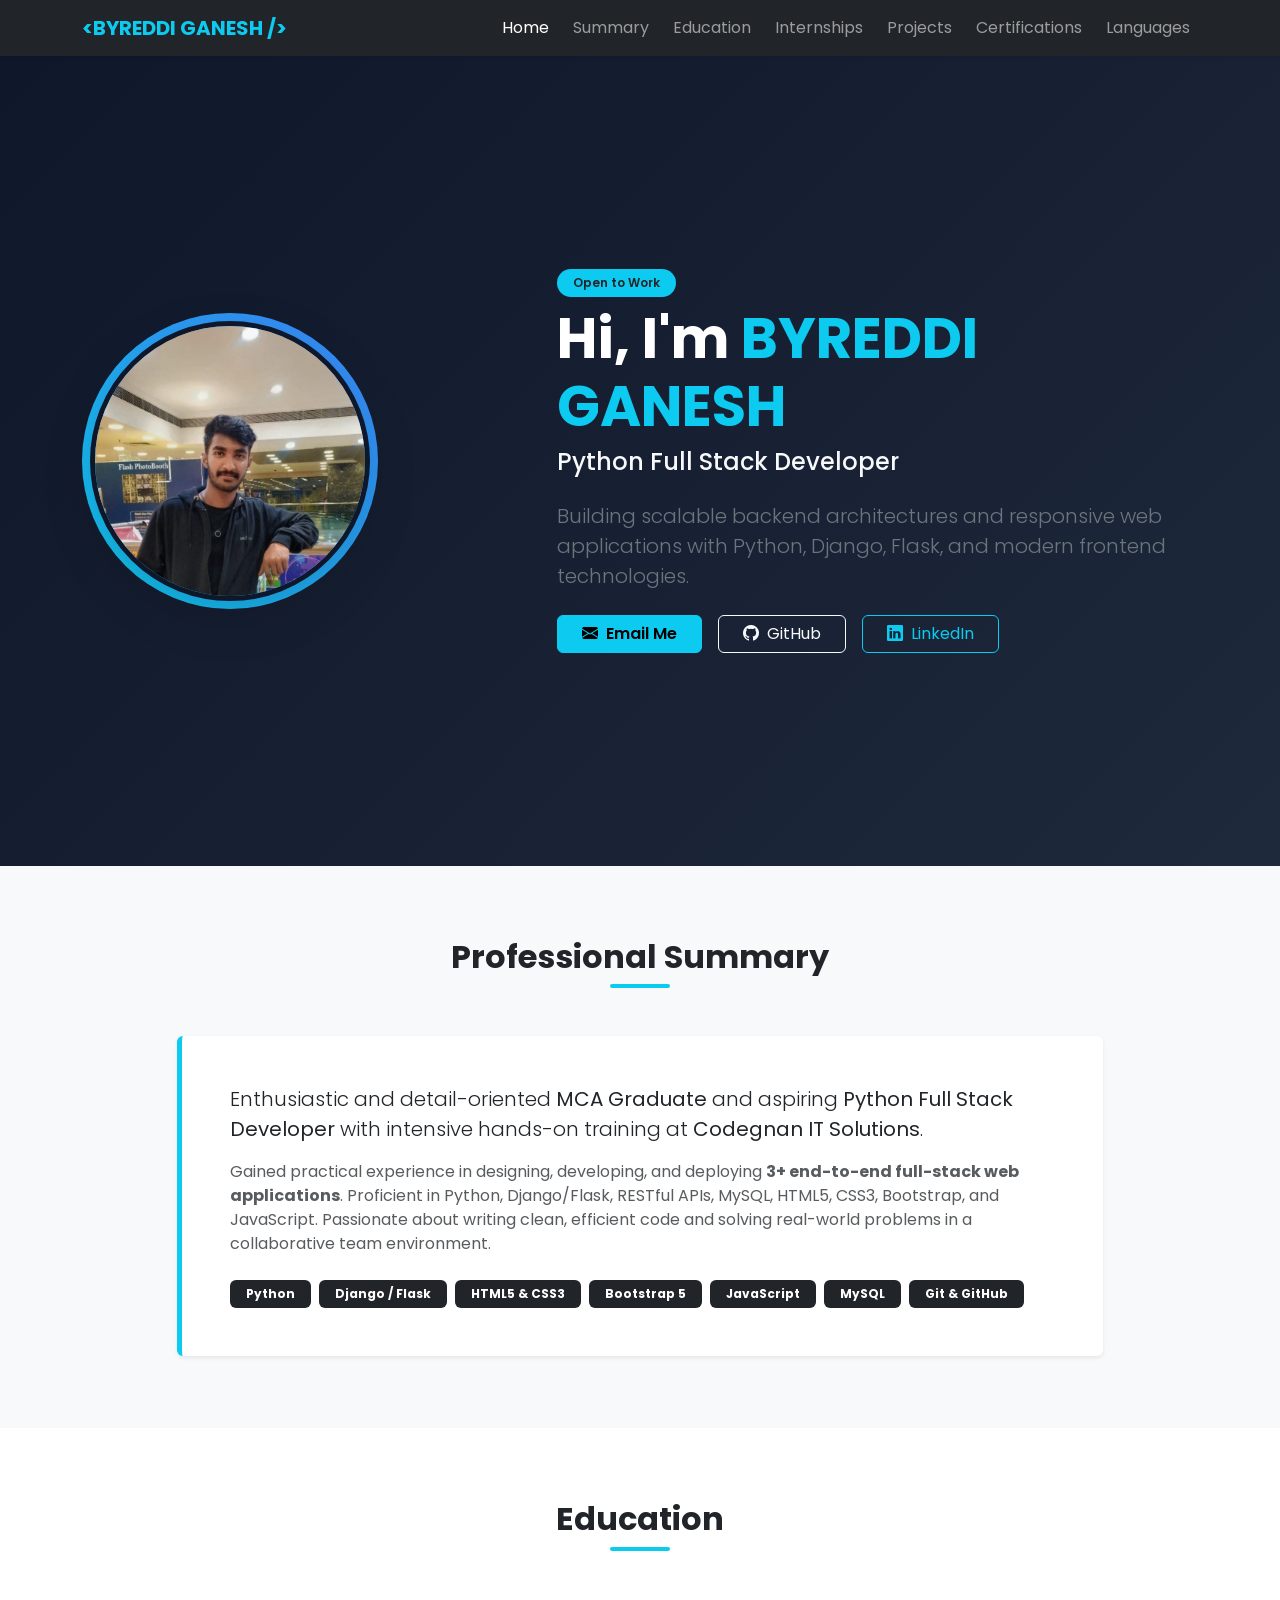
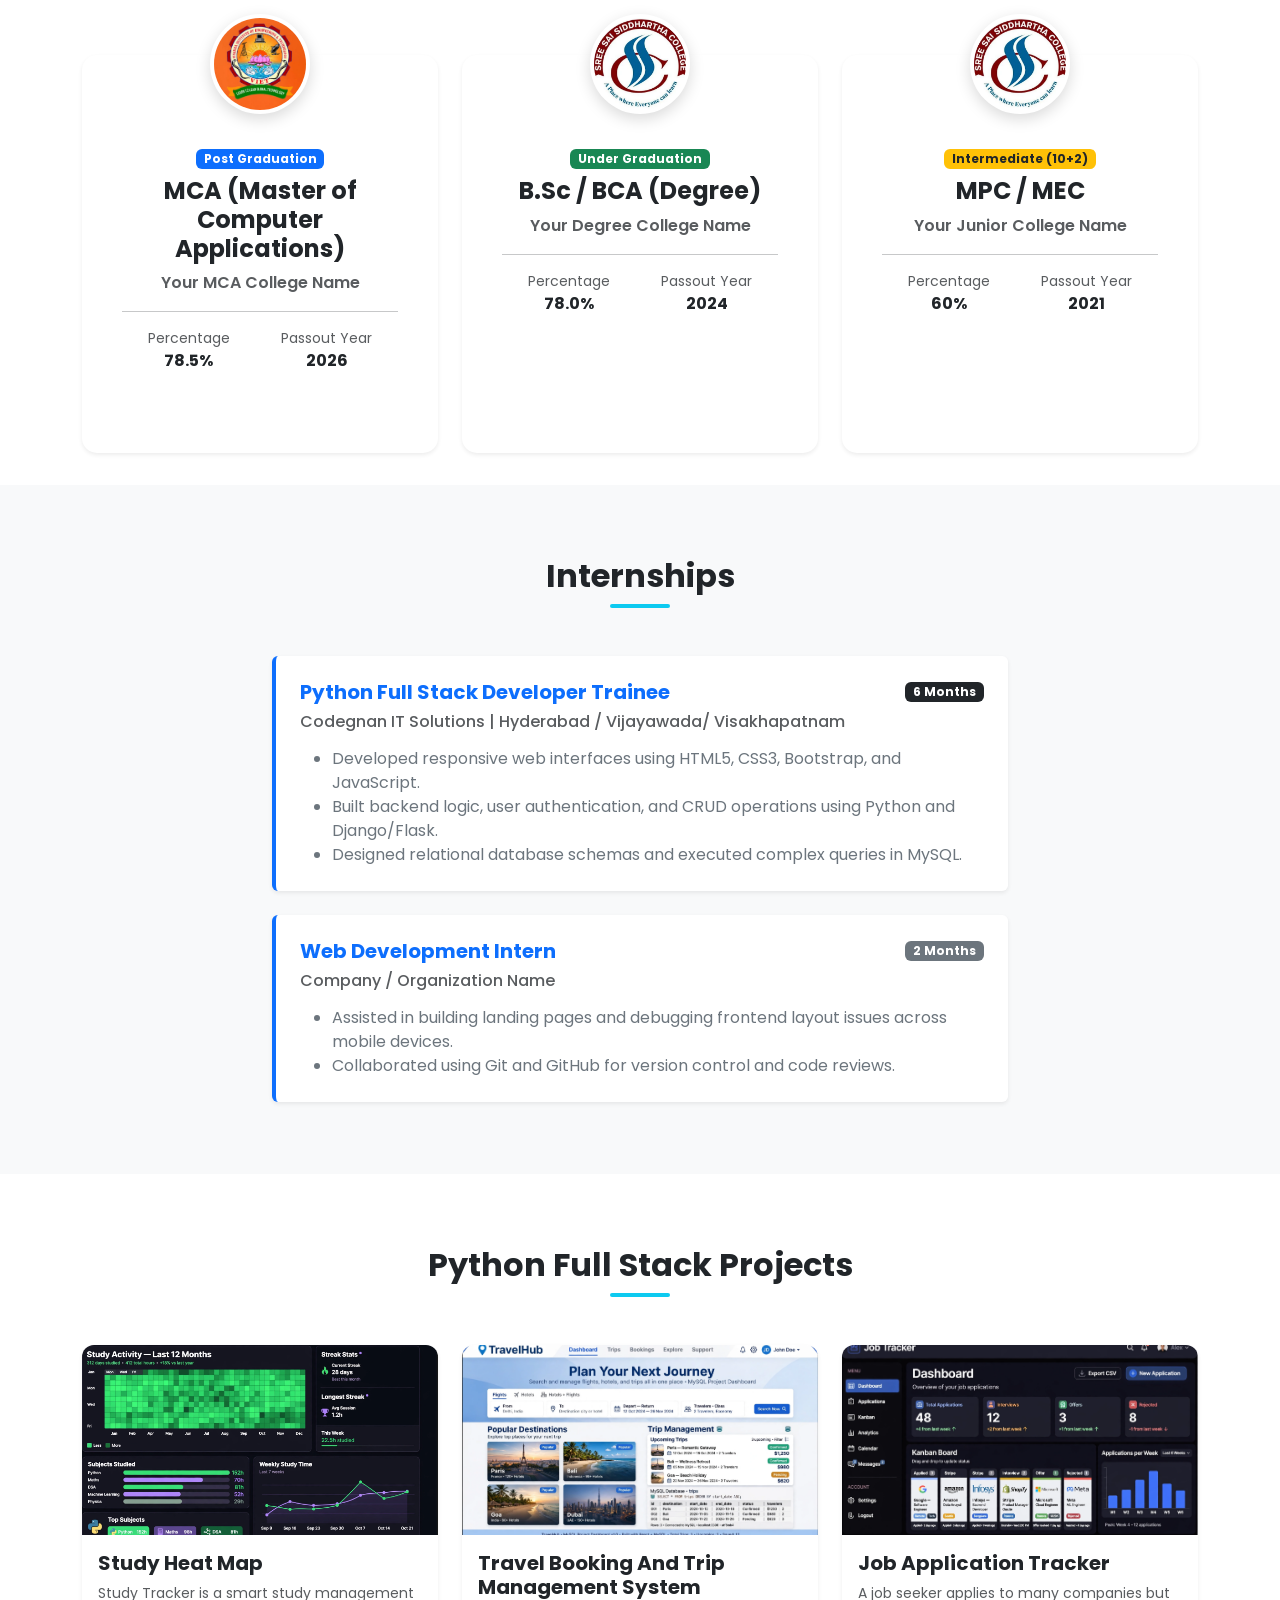
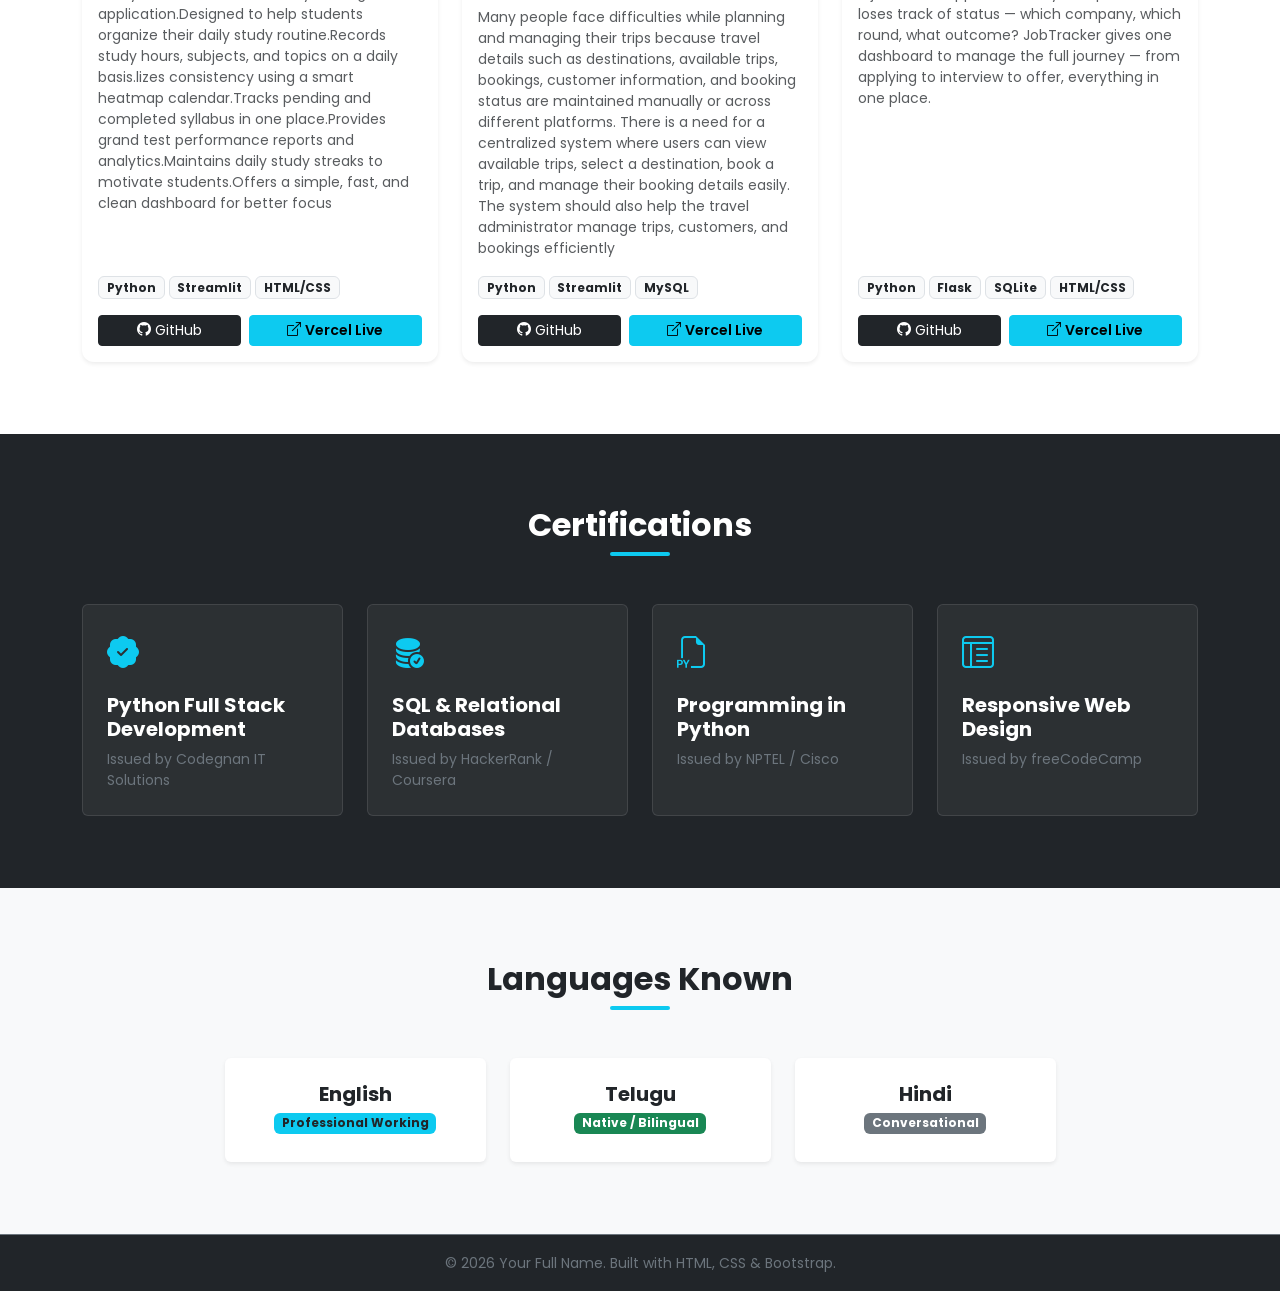
==== index.html @ 5639e5dc "My first portfolio" ====
<!DOCTYPE html>
<html lang="en">
<head>
    <meta charset="UTF-8">
    <meta name="viewport" content="width=device-width, initial-scale=1.0">
    <title>Your Name | Python Full Stack Developer</title>
    <!-- Bootstrap 5 CSS -->
    <link href="https://cdn.jsdelivr.net/npm/bootstrap@5.3.2/dist/css/bootstrap.min.css" rel="stylesheet">
    <!-- Bootstrap Icons -->
    <link rel="stylesheet" href="https://cdn.jsdelivr.net/npm/bootstrap-icons@1.11.1/font/bootstrap-icons.css">
    <!-- Google Fonts -->
    <link href="https://fonts.googleapis.com/css2?family=Poppins:wght@300;400;600;700&display=swap" rel="stylesheet">
    <!-- Custom CSS -->
    <link rel="stylesheet" href="styles.css">
</head>
<body data-bs-spy="scroll" data-bs-target="#navbar-example" data-bs-offset="80" tabindex="0">

    <!-- Sticky SPA Navbar -->
    <nav id="navbar-example" class="navbar navbar-expand-lg navbar-dark bg-dark sticky-top shadow-sm">
        <div class="container">
            <a class="navbar-brand fw-bold text-info" href="#hero">&lt;BYREDDI GANESH /&gt;</a>
            <button class="navbar-toggler" type="button" data-bs-toggle="collapse" data-bs-target="#navbarNav">
                <span class="navbar-toggler-icon"></span>
            </button>
            <div class="collapse navbar-collapse justify-content-end" id="navbarNav">
                <ul class="navbar-nav gap-2">
                    <li class="nav-item"><a class="nav-link" href="#hero">Home</a></li>
                    <li class="nav-item"><a class="nav-link" href="#about">Summary</a></li>
                    <li class="nav-item"><a class="nav-link" href="#education">Education</a></li>
                    <li class="nav-item"><a class="nav-link" href="#experience">Internships</a></li>
                    <li class="nav-item"><a class="nav-link" href="#projects">Projects</a></li>
                    <li class="nav-item"><a class="nav-link" href="#certifications">Certifications</a></li>
                    <li class="nav-item"><a class="nav-link" href="#languages">Languages</a></li>
                </ul>
            </div>
        </div>
    </nav>

    <!-- 1. HERO SECTION -->
    <section id="hero" class="hero-section d-flex align-items-center">
        <div class="container">
            <div class="row align-items-center gy-4">
                <div class="col-md-5 text-center text-md-start">
                    <div class="profile-img-wrapper slide-in-left">
                        <img src="assets/images/GHANI.jpg" style="object-position: top;"alt="Profile Photo" class="img-fluid profile-img shadow-lg">
                    </div>
                </div>
                <div class="col-md-7 text-center text-md-start slide-in-right">
                    <span class="badge bg-info text-dark px-3 py-2 mb-2 rounded-pill fw-semibold">Open to Work</span>
                    <h1 class="display-4 fw-bold text-white mb-2">Hi, I'm <span class="text-info">BYREDDI GANESH</span></h1>
                    <h3 class="h4 text-light mb-4">Python Full Stack Developer</h3>
                    <p class="text-secondary mb-4 lead">
                        Building scalable backend architectures and responsive web applications with Python, Django, Flask, and modern frontend technologies.
                    </p>
                    <div class="d-flex flex-wrap justify-content-center justify-content-md-start gap-3">
                        <a href="mailto:your.email@example.com" class="btn btn-info fw-semibold px-4 hover-lift">
                            <i class="bi bi-envelope-fill me-2"></i>Email Me
                        </a>
                        <a href="https://github.com/yourusername" target="_blank" class="btn btn-outline-light px-4 hover-lift">
                            <i class="bi bi-github me-2"></i>GitHub
                        </a>
                        <a href="https://linkedin.com/in/yourusername" target="_blank" class="btn btn-outline-info px-4 hover-lift">
                            <i class="bi bi-linkedin me-2"></i>LinkedIn
                        </a>
                    </div>
                </div>
            </div>
        </div>
    </section>

    <!-- 2. SUMMARY SECTION -->
    <section id="about" class="py-5 bg-light">
        <div class="container py-4">
            <h2 class="section-title text-center mb-5">Professional Summary</h2>
            <div class="row justify-content-center">
                <div class="col-lg-10">
                    <div class="card border-0 shadow-sm p-4 p-md-5 summary-card">
                        <p class="lead text-dark mb-3">
                            Enthusiastic and detail-oriented <strong>MCA Graduate</strong> and aspiring <strong>Python Full Stack Developer</strong> with intensive hands-on training at <strong>Codegnan IT Solutions</strong>.
                        </p>
                        <p class="text-muted mb-4">
                            Gained practical experience in designing, developing, and deploying <strong>3+ end-to-end full-stack web applications</strong>. Proficient in Python, Django/Flask, RESTful APIs, MySQL, HTML5, CSS3, Bootstrap, and JavaScript. Passionate about writing clean, efficient code and solving real-world problems in a collaborative team environment.
                        </p>
                        <div class="d-flex flex-wrap gap-2">
                            <span class="badge bg-dark py-2 px-3">Python</span>
                            <span class="badge bg-dark py-2 px-3">Django / Flask</span>
                            <span class="badge bg-dark py-2 px-3">HTML5 & CSS3</span>
                            <span class="badge bg-dark py-2 px-3">Bootstrap 5</span>
                            <span class="badge bg-dark py-2 px-3">JavaScript</span>
                            <span class="badge bg-dark py-2 px-3">MySQL</span>
                            <span class="badge bg-dark py-2 px-3">Git & GitHub</span>
                        </div>
                    </div>
                </div>
            </div>
        </div>
    </section>

    <!-- 3. EDUCATION SECTION -->
    <section id="education" class="py-5 bg-white">
        <div class="container py-4">
            <h2 class="section-title text-center mb-5">Education</h2>
            <div class="row g-4 pt-3">
                <div class="col-md-4">
                    <div class="card edu-card h-100 text-center border-0 shadow-sm p-4">
                        <div class="edu-img-container mx-auto">
                            <img src="assets/images/vspt.jpg" alt="MCA College" class="edu-img">
                        </div>
                        <div class="card-body mt-3">
                            <span class="badge bg-primary mb-2">Post Graduation</span>
                            <h4 class="card-title fw-bold">MCA (Master of Computer Applications)</h4>
                            <p class="text-muted fw-semibold mb-2">Your MCA College Name</p>
                            <hr>
                            <div class="d-flex justify-content-around text-dark mt-3">
                                <div><small class="text-muted d-block">Percentage</small><strong>78.5%</strong></div>
                                <div><small class="text-muted d-block">Passout Year</small><strong>2026</strong></div>
                            </div>
                        </div>
                    </div>
                </div>
                <div class="col-md-4">
                    <div class="card edu-card h-100 text-center border-0 shadow-sm p-4">
                        <div class="edu-img-container mx-auto">
                            <img src="assets/images/SSS clg.png" alt="Degree College" class="edu-img">
                        </div>
                        <div class="card-body mt-3">
                            <span class="badge bg-success mb-2">Under Graduation</span>
                            <h4 class="card-title fw-bold">B.Sc / BCA (Degree)</h4>
                            <p class="text-muted fw-semibold mb-2">Your Degree College Name</p>
                            <hr>
                            <div class="d-flex justify-content-around text-dark mt-3">
                                <div><small class="text-muted d-block">Percentage</small><strong>78.0%</strong></div>
                                <div><small class="text-muted d-block">Passout Year</small><strong>2024</strong></div>
                            </div>
                        </div>
                    </div>
                </div>
                <div class="col-md-4">
                    <div class="card edu-card h-100 text-center border-0 shadow-sm p-4">
                        <div class="edu-img-container mx-auto">
                            <img src="assets/images/SSS clg.png" alt="Inter College" class="edu-img">
                        </div>
                        <div class="card-body mt-3">
                            <span class="badge bg-warning text-dark mb-2">Intermediate (10+2)</span>
                            <h4 class="card-title fw-bold">MPC / MEC</h4>
                            <p class="text-muted fw-semibold mb-2">Your Junior College Name</p>
                            <hr>
                            <div class="d-flex justify-content-around text-dark mt-3">
                                <div><small class="text-muted d-block">Percentage</small><strong>60%</strong></div>
                                <div><small class="text-muted d-block">Passout Year</small><strong>2021</strong></div>
                            </div>
                        </div>
                    </div>
                </div>
            </div>
        </div>
    </section>

    <!-- 4. INTERNSHIPS SECTION -->
    <section id="experience" class="py-5 bg-light">
        <div class="container py-4">
            <h2 class="section-title text-center mb-5">Internships</h2>
            <div class="row justify-content-center g-4">
                <div class="col-md-8">
                    <div class="timeline-item card border-0 shadow-sm p-4 mb-4">
                        <div class="d-flex justify-content-between align-items-center flex-wrap mb-2">
                            <h5 class="fw-bold text-primary mb-0">Python Full Stack Developer Trainee</h5>
                            <span class="badge bg-dark">6 Months</span>
                        </div>
                        <h6 class="text-muted mb-3">Codegnan IT Solutions | Hyderabad / Vijayawada/ Visakhapatnam</h6>
                        <ul class="text-secondary mb-0">
                            <li>Developed responsive web interfaces using HTML5, CSS3, Bootstrap, and JavaScript.</li>
                            <li>Built backend logic, user authentication, and CRUD operations using Python and Django/Flask.</li>
                            <li>Designed relational database schemas and executed complex queries in MySQL.</li>
                        </ul>
                    </div>
                    <div class="timeline-item card border-0 shadow-sm p-4">
                        <div class="d-flex justify-content-between align-items-center flex-wrap mb-2">
                            <h5 class="fw-bold text-primary mb-0">Web Development Intern</h5>
                            <span class="badge bg-secondary">2 Months</span>
                        </div>
                        <h6 class="text-muted mb-3">Company / Organization Name</h6>
                        <ul class="text-secondary mb-0">
                            <li>Assisted in building landing pages and debugging frontend layout issues across mobile devices.</li>
                            <li>Collaborated using Git and GitHub for version control and code reviews.</li>
                        </ul>
                    </div>
                </div>
            </div>
        </div>
    </section>

    <!-- 5. PROJECTS SECTION -->
    <section id="projects" class="py-5 bg-white">
        <div class="container py-4">
            <h2 class="section-title text-center mb-5">Python Full Stack Projects</h2>
            <div class="row g-4">
                <div class="col-md-4">
                    <div class="card project-card h-100 border-0 shadow-sm overflow-hidden">
                        <img src="assets/images/project1.jpg" class="card-img-top project-img" alt="Study Heat Map">
                        <div class="card-body d-flex flex-column">
                            <h5 class="card-title fw-bold">Study Heat Map</h5>
                            <p class="card-text text-muted small flex-grow-1">
                                Study Tracker is a smart study management application.Designed to help students organize their daily study routine.Records study hours, subjects, and topics on a daily basis.lizes consistency using a smart heatmap calendar.Tracks pending and completed syllabus in one place.Provides grand test performance reports and analytics.Maintains daily study streaks to motivate students.Offers a simple, fast, and clean dashboard for better focus

                            </p>
                            <div class="mb-3">
                                <span class="badge bg-light text-dark border">Python</span>
                                <span class="badge bg-light text-dark border">Streamlit</span>
                                <span class="badge bg-light text-dark border">HTML/CSS</span>
                            </div>
                            <div class="d-flex gap-2">
                                <a href="https://github.com/yourusername/project1" target="_blank" class="btn btn-sm btn-dark flex-fill">
                                    <i class="bi bi-github me-1"></i>GitHub
                                </a>
                                <a href="https://project1.vercel.app" target="_blank" class="btn btn-sm btn-info flex-fill fw-semibold">
                                    <i class="bi bi-box-arrow-up-right me-1"></i>Vercel Live
                                </a>
                            </div>
                        </div>
                    </div>
                </div>
                <div class="col-md-4">
                    <div class="card project-card h-100 border-0 shadow-sm overflow-hidden">
                        <img src="assets/images/project2.jpg" class="card-img-top project-img" alt="Travel Booking App">
                        <div class="card-body d-flex flex-column">
                            <h5 class="card-title fw-bold">Travel Booking And Trip Management System</h5>
                            <p class="card-text text-muted small flex-grow-1">
                               Many people face difficulties while planning and managing their trips because travel details such as destinations, available trips, bookings, customer information, and booking status are maintained manually or across different platforms.
There is a need for a centralized system where users can view available trips, select a destination, book a trip, and manage their booking details easily. The system should also help the travel administrator manage trips, customers, and bookings efficiently 
                            </p>
                            <div class="mb-3">
                                <span class="badge bg-light text-dark border">Python</span>
                                <span class="badge bg-light text-dark border">Streamlit</span>
                                <span class="badge bg-light text-dark border">MySQL</span>
                            </div>
                            <div class="d-flex gap-2">
                                <a href="https://github.com/yourusername/project2" target="_blank" class="btn btn-sm btn-dark flex-fill">
                                    <i class="bi bi-github me-1"></i>GitHub
                                </a>
                                <a href="https://project2.vercel.app" target="_blank" class="btn btn-sm btn-info flex-fill fw-semibold">
                                    <i class="bi bi-box-arrow-up-right me-1"></i>Vercel Live
                                </a>
                            </div>
                        </div>
                    </div>
                </div>
                <div class="col-md-4">
                    <div class="card project-card h-100 border-0 shadow-sm overflow-hidden">
                        <img src="assets/images/project3.jpg" class="card-img-top project-img" alt="Job Application Tracker">
                        <div class="card-body d-flex flex-column">
                            <h5 class="card-title fw-bold">Job Application Tracker</h5>
                            <p class="card-text text-muted small flex-grow-1">
                                A job seeker applies to many companies but loses track of status — which company, which round, what outcome?
                                JobTracker gives one dashboard to manage the full journey — from applying to interview to offer, everything in one place.

                            </p>
                            <div class="mb-3">
                                <span class="badge bg-light text-dark border">Python</span>
                                <span class="badge bg-light text-dark border">Flask</span>
                                <span class="badge bg-light text-dark border">SQLite</span>
                                <span class="badge bg-light text-dark border">HTML/CSS</span>
                            </div>
                            <div class="d-flex gap-2">
                                <a href="https://github.com/yourusername/project3" target="_blank" class="btn btn-sm btn-dark flex-fill">
                                    <i class="bi bi-github me-1"></i>GitHub
                                </a>
                                <a href="https://project3.vercel.app" target="_blank" class="btn btn-sm btn-info flex-fill fw-semibold">
                                    <i class="bi bi-box-arrow-up-right me-1"></i>Vercel Live
                                </a>
                            </div>
                        </div>
                    </div>
                </div>
            </div>
        </div>
    </section>

    <!-- 6. CERTIFICATIONS SECTION -->
    <section id="certifications" class="py-5 bg-dark text-white">
        <div class="container py-4">
            <h2 class="section-title text-center text-white mb-5">Certifications</h2>
            <div class="row g-4">
                <div class="col-md-6 col-lg-3">
                    <div class="cert-card p-4 rounded h-100">
                        <i class="bi bi-patch-check-fill text-info fs-2 mb-3 d-block"></i>
                        <h5 class="fw-bold">Python Full Stack Development</h5>
                        <p class="text-secondary small mb-0">Issued by Codegnan IT Solutions</p>
                    </div>
                </div>
                <div class="col-md-6 col-lg-3">
                    <div class="cert-card p-4 rounded h-100">
                        <i class="bi bi-database-fill-check text-info fs-2 mb-3 d-block"></i>
                        <h5 class="fw-bold">SQL & Relational Databases</h5>
                        <p class="text-secondary small mb-0">Issued by HackerRank / Coursera</p>
                    </div>
                </div>
                <div class="col-md-6 col-lg-3">
                    <div class="cert-card p-4 rounded h-100">
                        <i class="bi bi-filetype-py text-info fs-2 mb-3 d-block"></i>
                        <h5 class="fw-bold">Programming in Python</h5>
                        <p class="text-secondary small mb-0">Issued by NPTEL / Cisco</p>
                    </div>
                </div>
                <div class="col-md-6 col-lg-3">
                    <div class="cert-card p-4 rounded h-100">
                        <i class="bi bi-layout-text-window-reverse text-info fs-2 mb-3 d-block"></i>
                        <h5 class="fw-bold">Responsive Web Design</h5>
                        <p class="text-secondary small mb-0">Issued by freeCodeCamp</p>
                    </div>
                </div>
            </div>
        </div>
    </section>

    <!-- 7. LANGUAGES SECTION -->
    <section id="languages" class="py-5 bg-light">
        <div class="container py-4">
            <h2 class="section-title text-center mb-5">Languages Known</h2>
            <div class="row justify-content-center g-4 text-center">
                <div class="col-6 col-md-3">
                    <div class="lang-box bg-white p-4 rounded shadow-sm">
                        <h5 class="fw-bold mb-1">English</h5>
                        <span class="badge bg-info text-dark">Professional Working</span>
                    </div>
                </div>
                <div class="col-6 col-md-3">
                    <div class="lang-box bg-white p-4 rounded shadow-sm">
                        <h5 class="fw-bold mb-1">Telugu</h5>
                        <span class="badge bg-success">Native / Bilingual</span>
                    </div>
                </div>
                <div class="col-6 col-md-3">
                    <div class="lang-box bg-white p-4 rounded shadow-sm">
                        <h5 class="fw-bold mb-1">Hindi</h5>
                        <span class="badge bg-secondary">Conversational</span>
                    </div>
                </div>
            </div>
        </div>
    </section>

    <!-- Footer -->
    <footer class="bg-dark text-center text-secondary py-3 border-top border-secondary">
        <small>&copy; 2026 Your Full Name. Built with HTML, CSS & Bootstrap.</small>
    </footer>

    <!-- Bootstrap JS Bundle -->
    <script src="https://cdn.jsdelivr.net/npm/bootstrap@5.3.2/dist/js/bootstrap.bundle.min.js"></script>
</body>
</html>
---- styles.css ----
/* General & SPA Smooth Scroll */
html {
    scroll-behavior: smooth;
}

body {
    font-family: 'Poppins', sans-serif;
    overflow-x: hidden;
}

/* Section Title Underline Styling */
.section-title {
    font-weight: 700;
    position: relative;
    padding-bottom: 12px;
}

.section-title::after {
    content: '';
    position: absolute;
    width: 60px;
    height: 4px;
    background: #0dcaf0;
    bottom: 0;
    left: 50%;
    transform: translateX(-50%);
    border-radius: 2px;
}

/* 1. HERO SECTION & ENTRANCE ANIMATIONS */
.hero-section {
    min-height: 90vh;
    background: linear-gradient(135deg, #0f172a 0%, #1e293b 100%);
    padding: 60px 0;
}

.profile-img-wrapper {
    display: inline-block;
    padding: 8px;
    border-radius: 50%;
    background: linear-gradient(45deg, #0dcaf0, #3b82f6);
}

.profile-img {
    width: 280px;
    height: 280px;
    object-fit: cover;
    border-radius: 50%;
    border: 5px solid #0f172a;
    transition: transform 0.4s ease;
}

.profile-img:hover {
    transform: scale(1.04);
}

/* Slide-in Entrance Keyframes */
.slide-in-left {
    animation: slideFromLeft 1s ease-out forwards;
}

.slide-in-right {
    animation: slideFromRight 1s ease-out forwards;
}

@keyframes slideFromLeft {
    0% {
        opacity: 0;
        transform: translateX(-80px) scale(0.9);
    }
    100% {
        opacity: 1;
        transform: translateX(0) scale(1);
    }
}

@keyframes slideFromRight {
    0% {
        opacity: 0;
        transform: translateX(80px);
    }
    100% {
        opacity: 1;
        transform: translateX(0);
    }
}

.hover-lift {
    transition: transform 0.25s ease, box-shadow 0.25s ease;
}

.hover-lift:hover {
    transform: translateY(-4px);
    box-shadow: 0 8px 20px rgba(13, 202, 240, 0.3);
}

/* 2. SUMMARY CARD */
.summary-card {
    border-left: 5px solid #0dcaf0 !important;
    transition: transform 0.3s ease, box-shadow 0.3s ease;
}

.summary-card:hover {
    transform: translateY(-5px);
    box-shadow: 0 12px 30px rgba(0, 0, 0, 0.08) !important;
}

/* 3. EDUCATION CARDS */
.edu-card {
    margin-top: 40px;
    border-radius: 15px;
    transition: transform 0.35s ease, box-shadow 0.35s ease;
}

.edu-card:hover {
    transform: translateY(-10px) scale(1.02);
    box-shadow: 0 15px 35px rgba(0, 0, 0, 0.12) !important;
}

.edu-img-container {
    width: 100px;
    height: 100px;
    margin-top: -65px;
    border-radius: 50%;
    padding: 4px;
    background: #ffffff;
    box-shadow: 0 5px 15px rgba(0, 0, 0, 0.15);
}

.edu-img {
    width: 100%;
    height: 100%;
    object-fit: cover;
    border-radius: 50%;
}

/* 4. INTERNSHIPS TIMELINE */
.timeline-item {
    border-left: 4px solid #0d6efd !important;
    transition: transform 0.3s ease, box-shadow 0.3s ease;
}

.timeline-item:hover {
    transform: translateX(8px);
    box-shadow: 0 10px 25px rgba(0, 0, 0, 0.08) !important;
}

/* 5. PROJECTS CARDS */
.project-card {
    border-radius: 12px;
    transition: transform 0.35s ease, box-shadow 0.35s ease;
}

.project-card:hover {
    transform: translateY(-8px);
    box-shadow: 0 16px 32px rgba(0, 0, 0, 0.15) !important;
}

.project-img {
    height: 190px;
    object-fit: cover;
    transition: transform 0.5s ease;
}

.project-card:hover .project-img {
    transform: scale(1.08);
}

/* 6. CERTIFICATIONS GLASS CARDS */
.cert-card {
    background: rgba(255, 255, 255, 0.05);
    border: 1px solid rgba(255, 255, 255, 0.1);
    transition: transform 0.3s ease, background 0.3s ease, border-color 0.3s ease;
}

.cert-card:hover {
    transform: translateY(-6px) scale(1.03);
    background: rgba(13, 202, 240, 0.1);
    border-color: #0dcaf0;
}

/* 7. LANGUAGES BOX */
.lang-box {
    border-bottom: 4px solid transparent;
    transition: transform 0.3s ease, border-color 0.3s ease, box-shadow 0.3s ease;
}

.lang-box:hover {
    transform: scale(1.06);
    border-bottom-color: #0dcaf0;
    box-shadow: 0 10px 25px rgba(0, 0, 0, 0.08) !important;
}
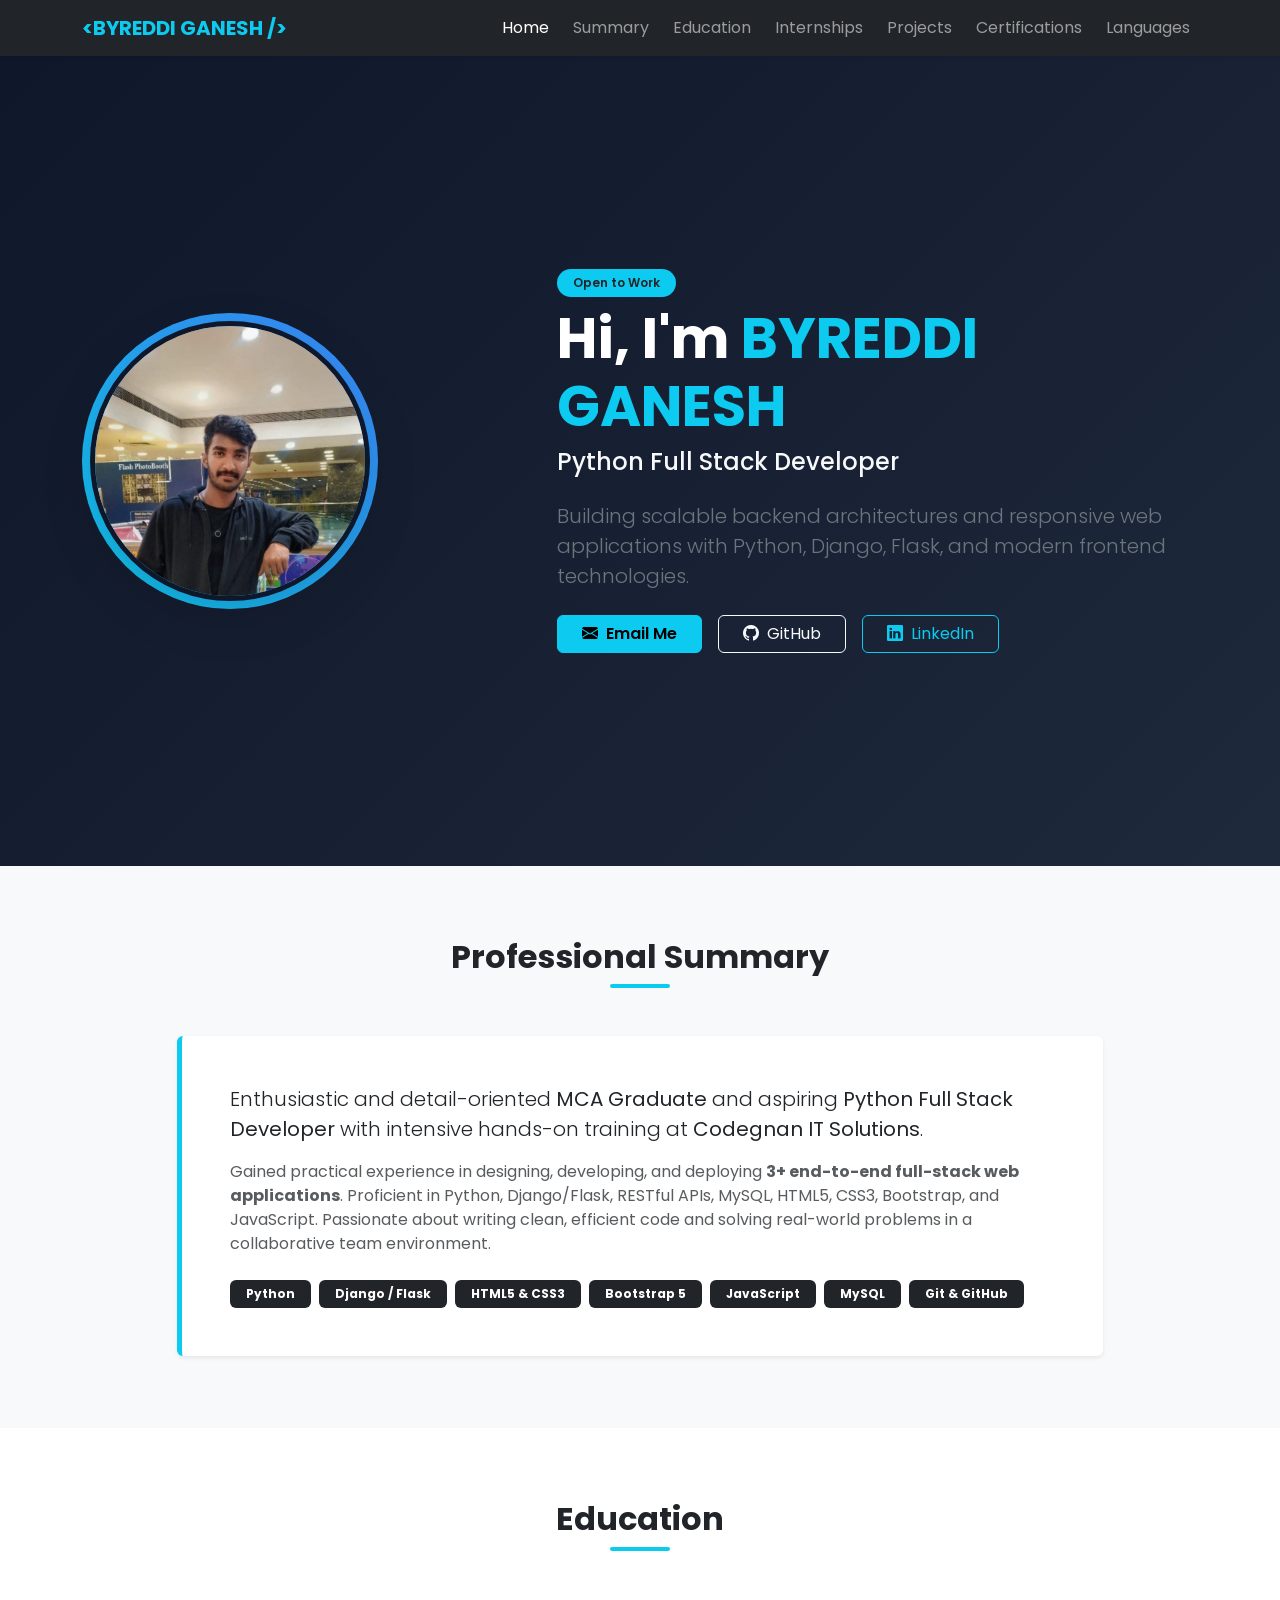
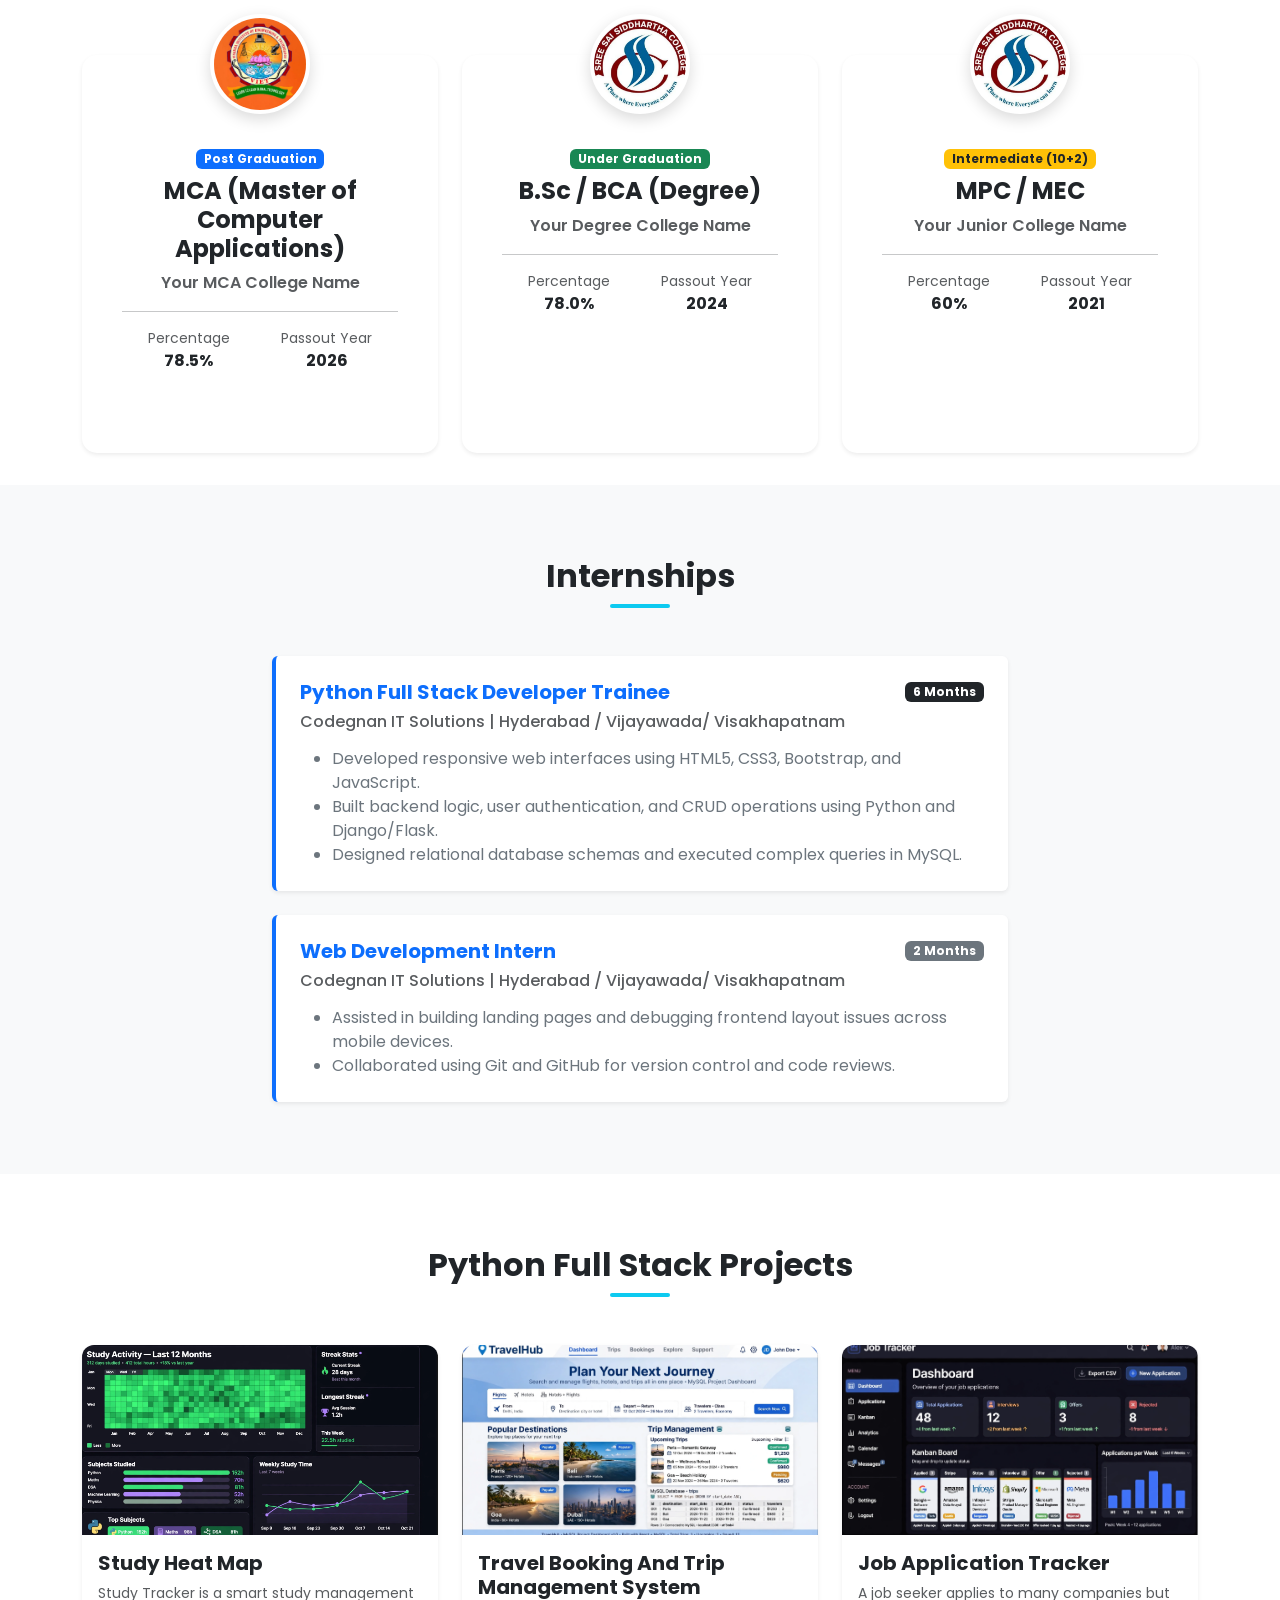
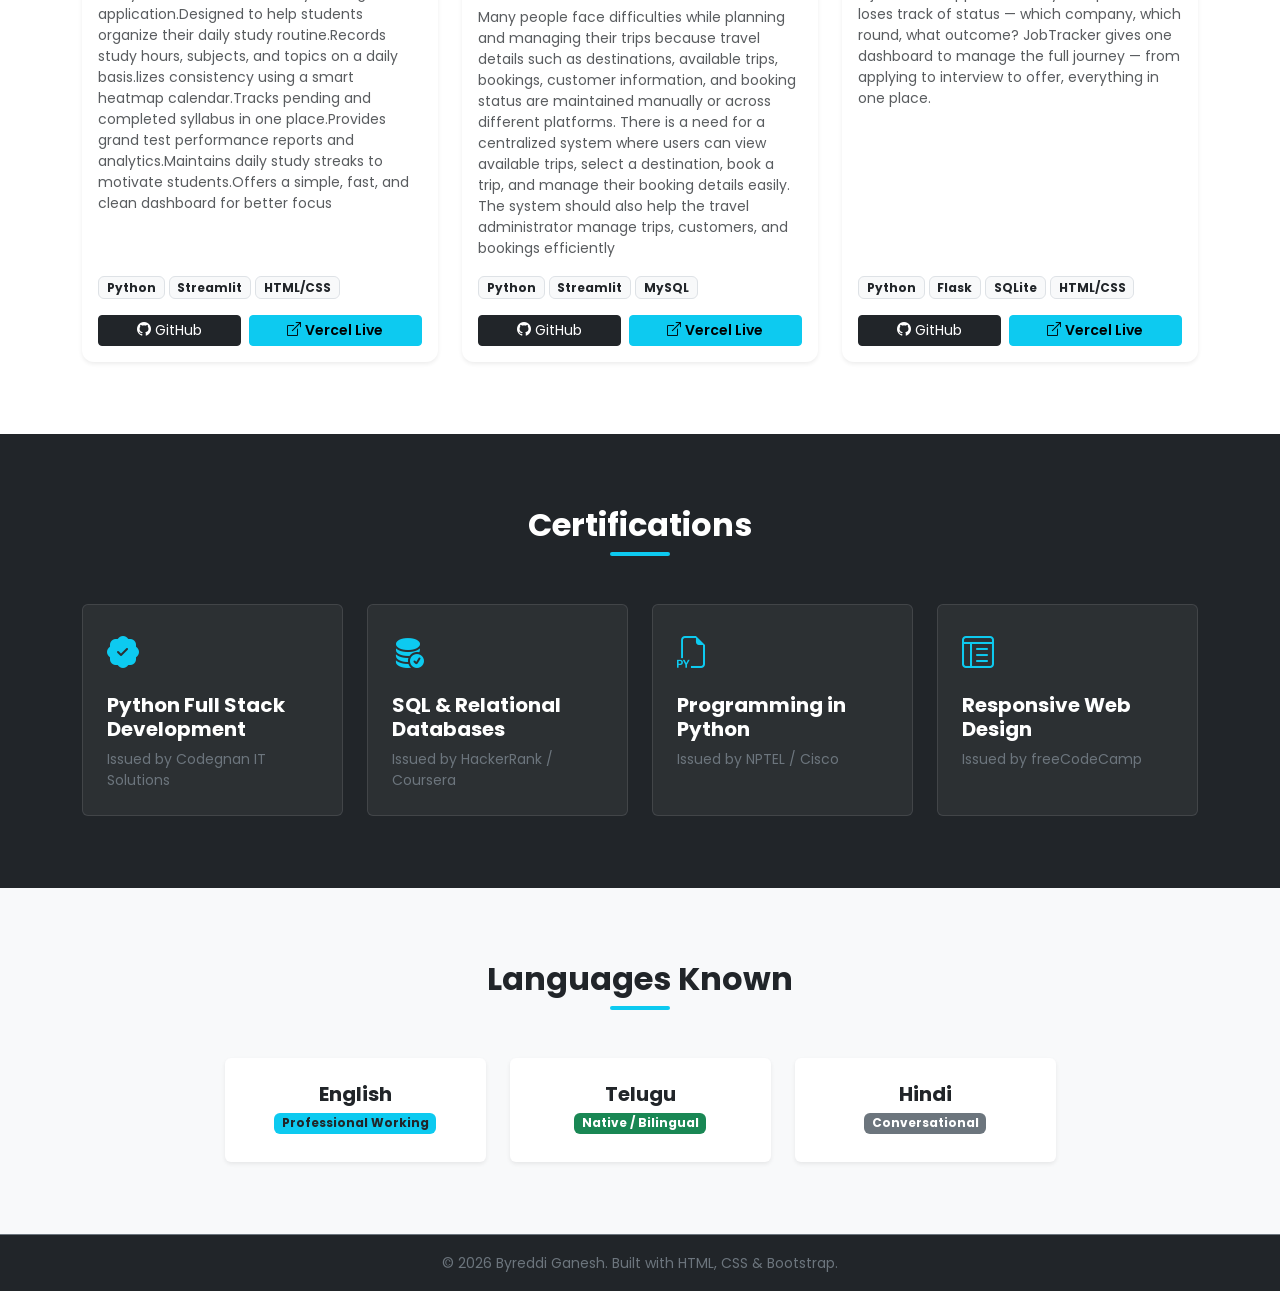
==== commit c3406dbc: "fixed links" ====
--- a/index.html
+++ b/index.html
@@ -53,13 +53,13 @@
                         Building scalable backend architectures and responsive web applications with Python, Django, Flask, and modern frontend technologies.
                     </p>
                     <div class="d-flex flex-wrap justify-content-center justify-content-md-start gap-3">
-                        <a href="mailto:your.email@example.com" class="btn btn-info fw-semibold px-4 hover-lift">
+                        <a href="mailto:ganeshbyreddi7@gmail.com" class="btn btn-info fw-semibold px-4 hover-lift">
                             <i class="bi bi-envelope-fill me-2"></i>Email Me
                         </a>
-                        <a href="https://github.com/yourusername" target="_blank" class="btn btn-outline-light px-4 hover-lift">
+                        <a href="https://github.com/Ganeshbyreddi" target="_blank" class="btn btn-outline-light px-4 hover-lift">
                             <i class="bi bi-github me-2"></i>GitHub
                         </a>
-                        <a href="https://linkedin.com/in/yourusername" target="_blank" class="btn btn-outline-info px-4 hover-lift">
+                        <a href="https://linkedin.com/in/Ganeshbyreddi" target="_blank" class="btn btn-outline-info px-4 hover-lift">
                             <i class="bi bi-linkedin me-2"></i>LinkedIn
                         </a>
                     </div>
@@ -179,7 +179,8 @@
                             <h5 class="fw-bold text-primary mb-0">Web Development Intern</h5>
                             <span class="badge bg-secondary">2 Months</span>
                         </div>
-                        <h6 class="text-muted mb-3">Company / Organization Name</h6>
+                        <h6 class="text-muted mb-3">Codegnan IT Solutions | Hyderabad / Vijayawada/ Visakhapatnam
+                        </h6>
                         <ul class="text-secondary mb-0">
                             <li>Assisted in building landing pages and debugging frontend layout issues across mobile devices.</li>
                             <li>Collaborated using Git and GitHub for version control and code reviews.</li>
@@ -342,7 +343,7 @@
 
     <!-- Footer -->
     <footer class="bg-dark text-center text-secondary py-3 border-top border-secondary">
-        <small>&copy; 2026 Your Full Name. Built with HTML, CSS & Bootstrap.</small>
+        <small>&copy; 2026 Byreddi Ganesh. Built with HTML, CSS & Bootstrap.</small>
     </footer>
 
     <!-- Bootstrap JS Bundle -->
